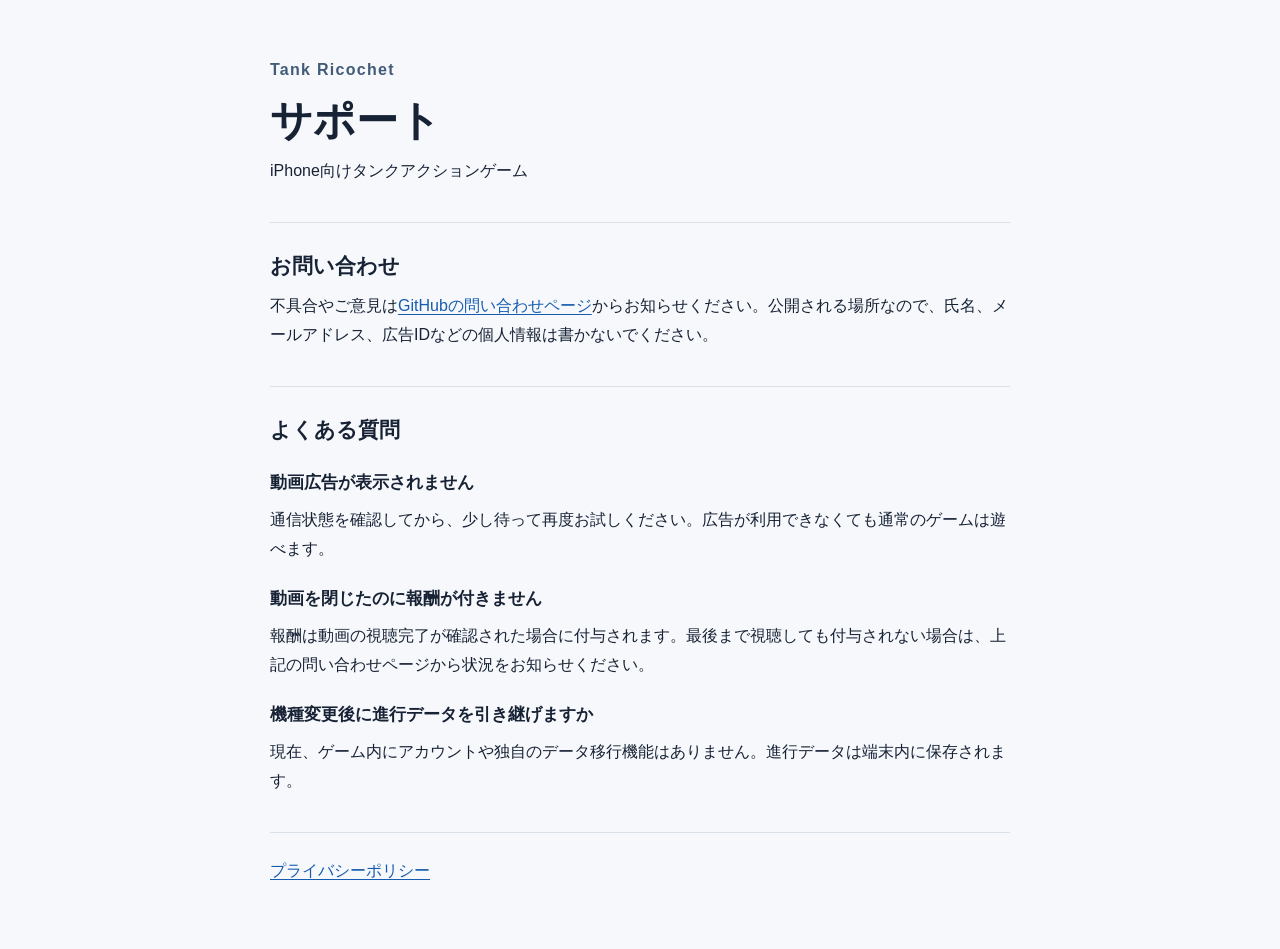
==== support.html @ fc47ef22 "プライバシー・サポートページを公開準備" ====
<!doctype html>
<html lang="ja">
<head>
  <meta charset="utf-8">
  <meta name="viewport" content="width=device-width, initial-scale=1">
  <title>サポート | Tank Ricochet</title>
  <link rel="stylesheet" href="style.css">
</head>
<body>
  <main>
    <header>
      <p class="eyebrow">Tank Ricochet</p>
      <h1>サポート</h1>
      <p>iPhone向けタンクアクションゲーム</p>
    </header>

    <section>
      <h2>お問い合わせ</h2>
      <p>不具合やご意見は<a href="https://github.com/nerukohasodatune-cloud/tank-ricochet-privacy/issues/new">GitHubの問い合わせページ</a>からお知らせください。公開される場所なので、氏名、メールアドレス、広告IDなどの個人情報は書かないでください。</p>
    </section>

    <section>
      <h2>よくある質問</h2>
      <h3>動画広告が表示されません</h3>
      <p>通信状態を確認してから、少し待って再度お試しください。広告が利用できなくても通常のゲームは遊べます。</p>
      <h3>動画を閉じたのに報酬が付きません</h3>
      <p>報酬は動画の視聴完了が確認された場合に付与されます。最後まで視聴しても付与されない場合は、上記の問い合わせページから状況をお知らせください。</p>
      <h3>機種変更後に進行データを引き継げますか</h3>
      <p>現在、ゲーム内にアカウントや独自のデータ移行機能はありません。進行データは端末内に保存されます。</p>
    </section>

    <footer>
      <a href="index.html">プライバシーポリシー</a>
    </footer>
  </main>
</body>
</html>
---- style.css ----
:root { color-scheme: light; font-family: -apple-system, BlinkMacSystemFont, "Hiragino Kaku Gothic ProN", "Yu Gothic", sans-serif; }
body { margin: 0; background: #f6f8fb; color: #172235; line-height: 1.8; }
main { box-sizing: border-box; max-width: 780px; margin: 0 auto; padding: 32px 20px 64px; }
header { padding: 24px 0; border-bottom: 1px solid #d9e0e8; }
.eyebrow { margin: 0; color: #425b79; font-weight: 700; letter-spacing: .08em; }
h1 { margin: 8px 0; font-size: clamp(1.8rem, 5vw, 2.6rem); line-height: 1.35; }
h2 { margin: 0 0 8px; font-size: 1.3rem; }
h3 { margin: 20px 0 4px; font-size: 1.05rem; }
section { padding: 24px 0; border-bottom: 1px solid #d9e0e8; }
p { margin: 8px 0 12px; }
a { color: #155caf; text-underline-offset: 3px; }
footer { padding-top: 24px; }
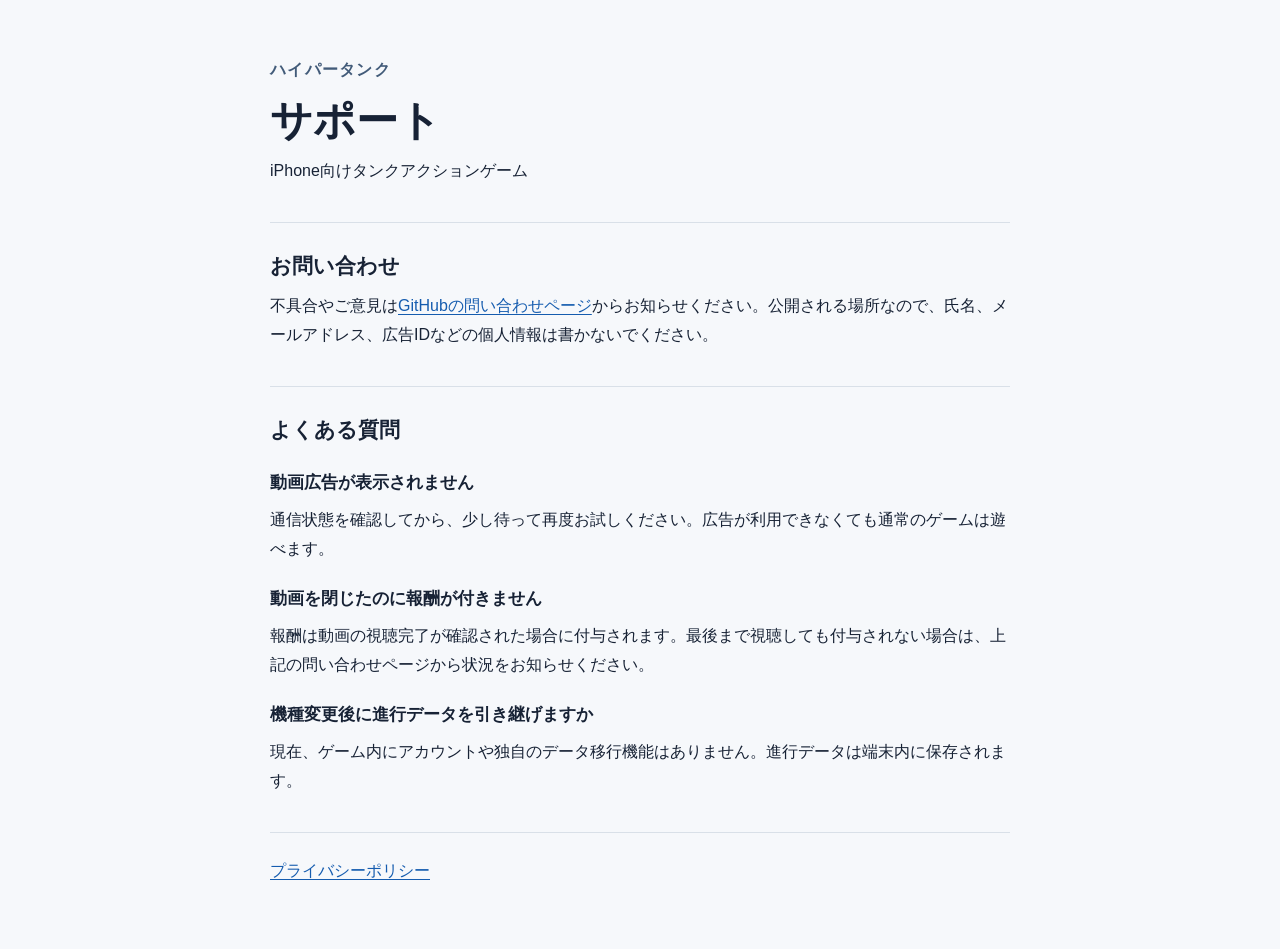
==== commit a610d23d: "アプリ名をハイパータンクに変更" ====
--- a/support.html
+++ b/support.html
@@ -3,13 +3,13 @@
 <head>
   <meta charset="utf-8">
   <meta name="viewport" content="width=device-width, initial-scale=1">
-  <title>サポート | Tank Ricochet</title>
+  <title>サポート | ハイパータンク</title>
   <link rel="stylesheet" href="style.css">
 </head>
 <body>
   <main>
     <header>
-      <p class="eyebrow">Tank Ricochet</p>
+      <p class="eyebrow">ハイパータンク</p>
       <h1>サポート</h1>
       <p>iPhone向けタンクアクションゲーム</p>
     </header>
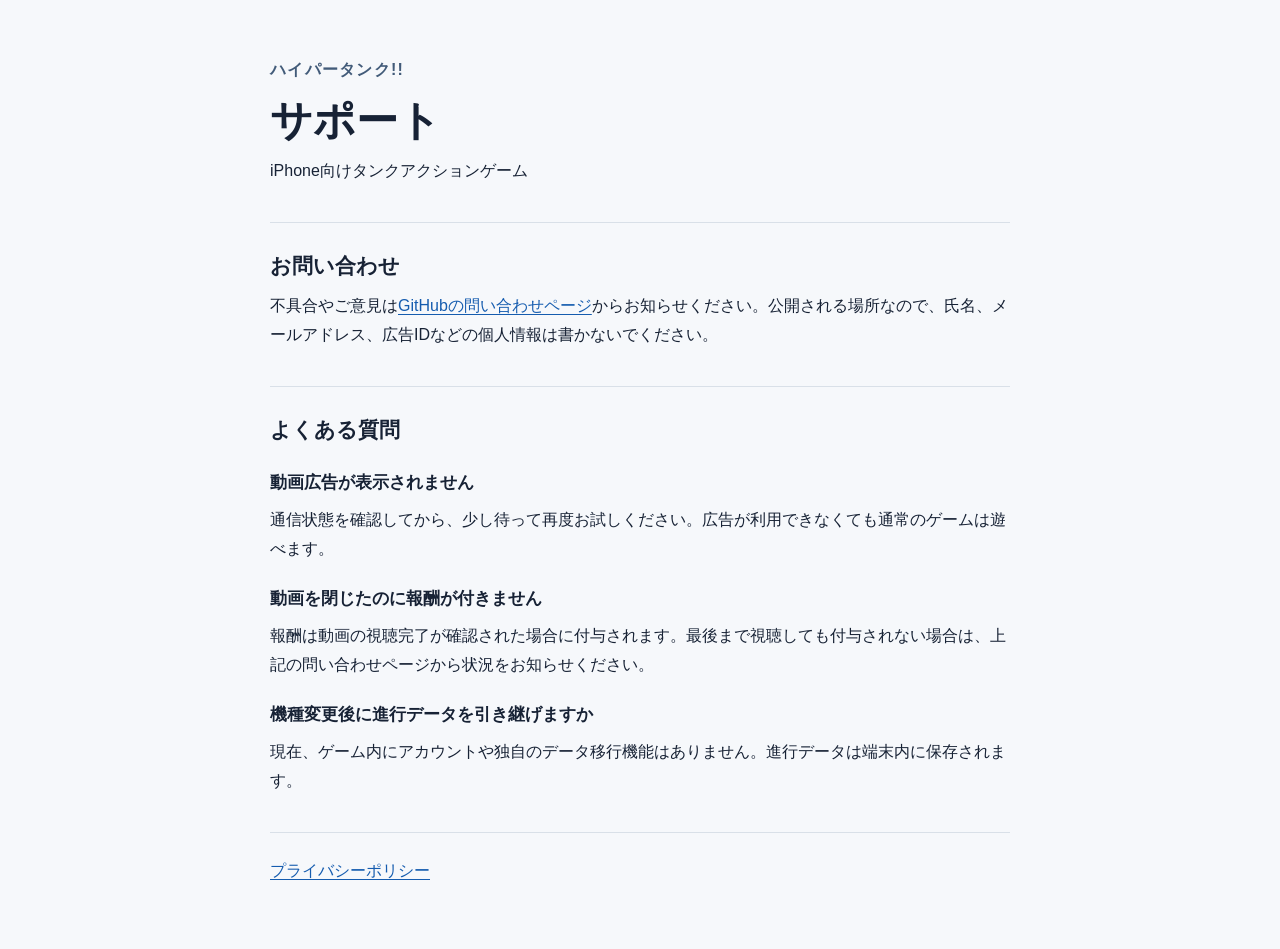
==== commit 5d47b5e8: "アプリ名をハイパータンク!!に変更 Co-Authored-By: Claude Opus 5.5 <noreply@anthropic.com>" ====
--- a/support.html
+++ b/support.html
@@ -3,13 +3,13 @@
 <head>
   <meta charset="utf-8">
   <meta name="viewport" content="width=device-width, initial-scale=1">
-  <title>サポート | ハイパータンク</title>
+  <title>サポート | ハイパータンク!!</title>
   <link rel="stylesheet" href="style.css">
 </head>
 <body>
   <main>
     <header>
-      <p class="eyebrow">ハイパータンク</p>
+      <p class="eyebrow">ハイパータンク!!</p>
       <h1>サポート</h1>
       <p>iPhone向けタンクアクションゲーム</p>
     </header>
